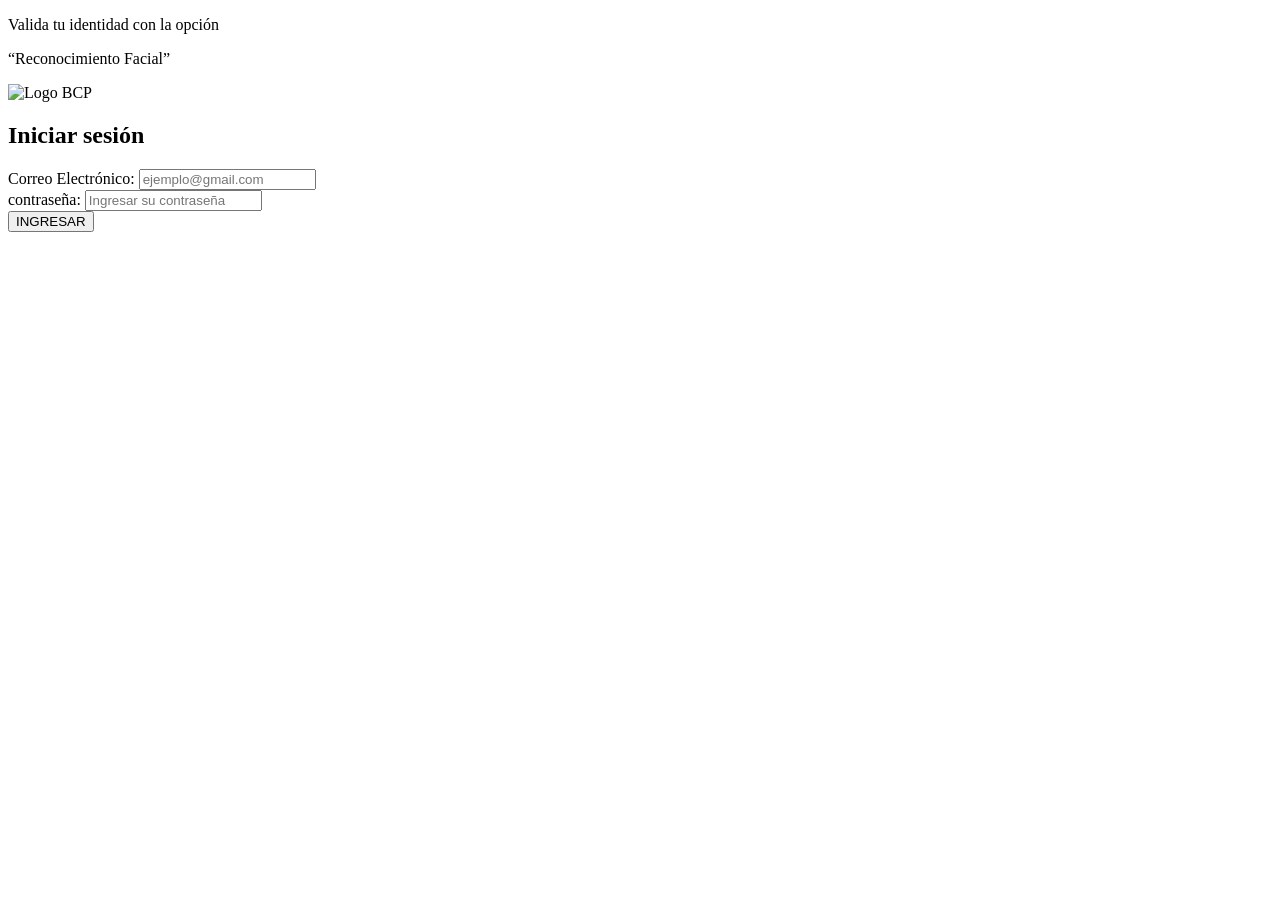
==== index.html @ 09fc2820 "Create index.html" ====
<!DOCTYPE html>
<html lang="es">
<head>
    <meta charset="UTF-8">
    <meta name="viewport" content="width=device-width, initial-scale=1.0">
    <title>Mi proyecto SENATI</title>
</head>
<body>
    <script>
        window.location.href = "login.html";
    </script>
</body>
</html>
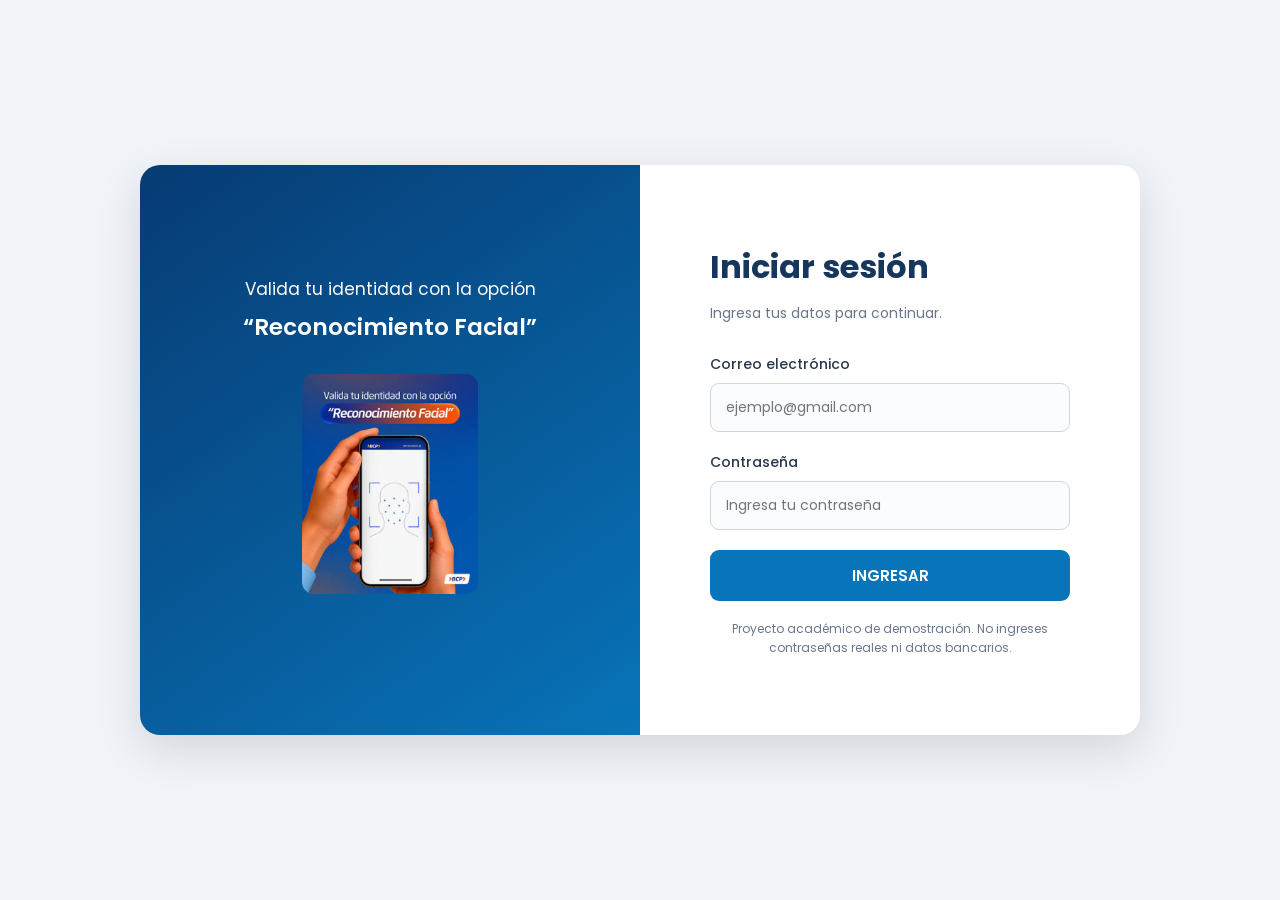
==== commit 073e04f6: "Update index.html" ====
--- a/index.html
+++ b/index.html
@@ -4,11 +4,11 @@
 <head>
     <meta charset="UTF-8">
     <meta name="viewport" content="width=device-width, initial-scale=1.0">
-    <title>Mi proyecto SENATI</title>
+    <title>Proyecto SENATI</title>
 </head>
 <body>
     <script>
-        window.location.href = "login.html";
+        window.location.href = "estilo_computadora/laptop/login.html";
     </script>
 </body>
 </html>
